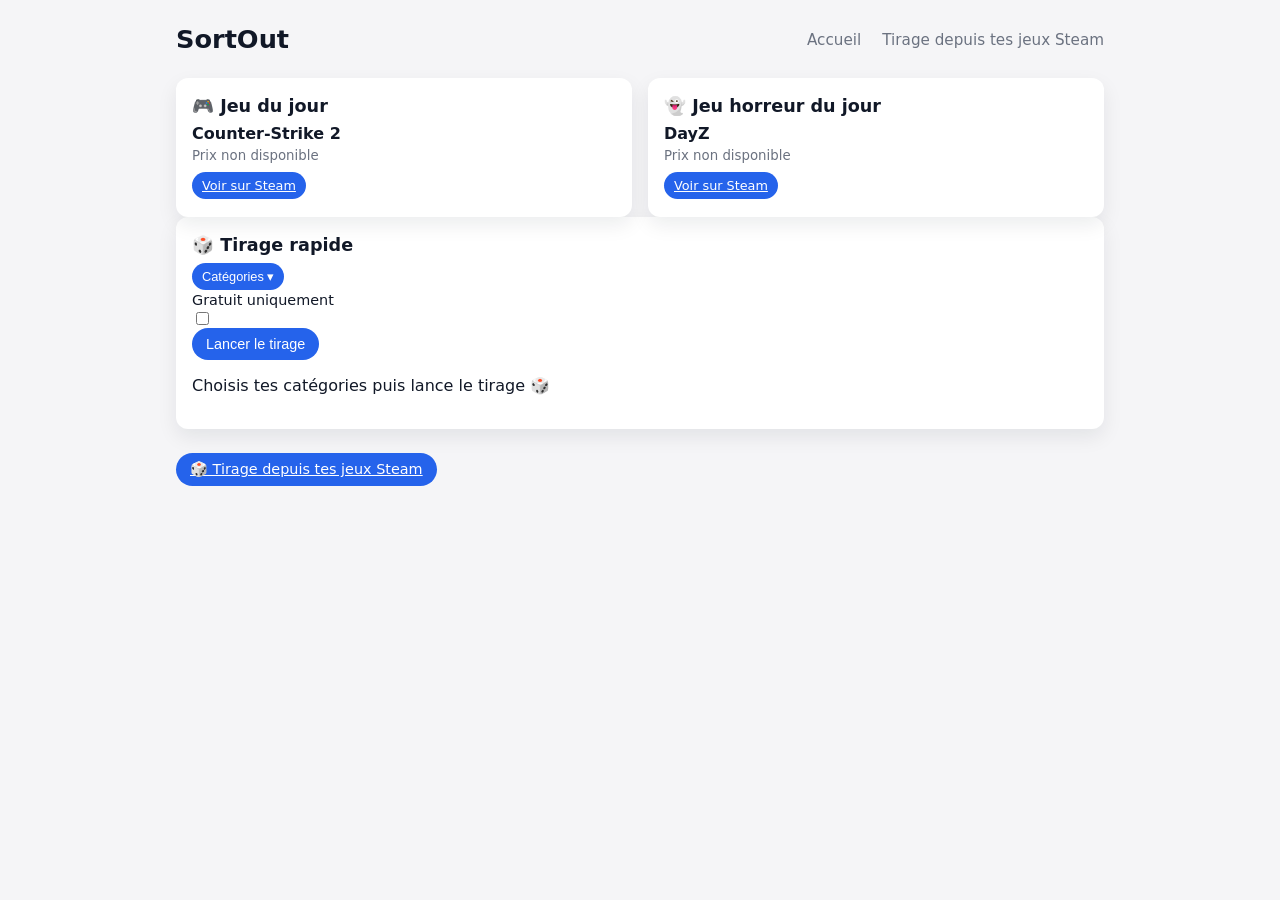
==== index.html @ 51a6fb5c "Add quick draw section with category selection" ====
<!doctype html>
<html lang="fr">
<head>
  <meta charset="utf-8">
  <title>SortOut — Accueil</title>
  <meta name="viewport" content="width=device-width,initial-scale=1">
  <link rel="stylesheet" href="styles.css">
</head>
<div id="trailer-modal" class="modal hidden">
  <div class="modal-backdrop"></div>
  <div class="modal-dialog">
    <button class="modal-close" aria-label="Fermer">×</button>
    <h3 id="modal-title">Trailer</h3>
    <video id="modal-video" controls autoplay muted playsinline></video>
  </div>
</div>
<body>
<div class="page">
  <header>
    <h1>SortOut</h1>
    <nav>
      <a href="index.html">Accueil</a>
      <a href="tirage.html">Tirage depuis tes jeux Steam</a>
    </nav>
  </header>

  <main>
  <div class="cards-row">
    <div class="card" id="game-of-day">
      <h2>🎮 Jeu du jour</h2>
      <div class="content">Chargement…</div>
    </div>

    <div class="card" id="horror-of-day">
      <h2>👻 Jeu horreur du jour</h2>
      <div class="content">Chargement…</div>
    </div>
  </div>

  <section class="card quick-draw">
    <h2>🎲 Tirage rapide</h2>

    <div class="quick-controls">
      <div class="category-selector">
        <button type="button" class="btn btn-sm" id="quick-category-btn">
          Catégories ▾
        </button>
        <div class="category-menu hidden" id="quick-category-menu">
          <label class="category-option">
            <input type="checkbox" value="action" checked>
            <span>Action</span>
          </label>
          <label class="category-option">
            <input type="checkbox" value="aventure" checked>
            <span>Aventure</span>
          </label>
          <label class="category-option">
            <input type="checkbox" value="horreur">
            <span>Horreur</span>
          </label>
          <label class="category-option">
            <input type="checkbox" value="coop">
            <span>Coop</span>
          </label>
          <label class="category-option">
            <input type="checkbox" value="multijoueur">
            <span>Multijoueur</span>
          </label>
          <label class="category-option">
            <input type="checkbox" value="solo">
            <span>Solo</span>
          </label>
        </div>
      </div>

      <label class="switch-field">
        <span>Gratuit uniquement</span>
        <div class="switch">
          <input type="checkbox" id="quick-free-toggle">
          <span class="switch-slider"></span>
        </div>
      </label>
    </div>

    <div class="quick-actions">
      <button type="button" class="btn" id="quick-draw-btn">
        Lancer le tirage
      </button>
    </div>

    <div class="quick-result" id="quick-result">
      <p class="placeholder">Choisis tes catégories puis lance le tirage 🎲</p>
    </div>
  </section>

  <div class="main-actions">
    <a href="tirage.html" class="btn">🎲 Tirage depuis tes jeux Steam</a>
  </div>
</main>
</div>

<script>
const WORKER_BASE = 'https://steam-proxy.sckwiid.workers.dev';

// Liste de jeux "génériques" pour le jeu du jour
const ALL_GAMES_POOL = [
  { appid: 730,   name: 'Counter-Strike 2' },
  { appid: 570,   name: 'Dota 2' },
  { appid: 440,   name: 'Team Fortress 2' },
  { appid: 620,   name: 'Portal 2' },
  { appid: 271590, name: 'Grand Theft Auto V' },
  { appid: 550,   name: 'Left 4 Dead 2' },
  { appid: 292030, name: 'The Witcher 3' },
  { appid: 578080, name: 'PUBG: Battlegrounds' },
  { appid: 359550, name: 'Rainbow Six Siege' },
  { appid: 252490, name: 'Rust' }
];

// Liste de jeux horreur pour la carte horreur
const HORROR_GAMES_POOL = [
  { appid: 550,    name: 'Left 4 Dead 2' },
  { appid: 238320, name: 'Outlast' },
  { appid: 319510, name: 'Layers of Fear' },
  { appid: 221100, name: 'DayZ' },
  { appid: 108600, name: 'Project Zomboid' },
  { appid: 17470,  name: 'Dead Space' },
  { appid: 418370, name: 'Outlast 2' },
  { appid: 381210, name: 'Dead by Daylight' }
];

function escapeHtml(s){return (s+'').replace(/&/g,'&amp;').replace(/</g,'&lt;');}

/* ---------- Popup trailer ---------- */

function openTrailer(url, title) {
  if (!url) return;
  const modal = document.getElementById('trailer-modal');
  const video = document.getElementById('modal-video');
  const titleEl = document.getElementById('modal-title');

  titleEl.textContent = 'Trailer — ' + (title || '');
  video.src = url;
  video.currentTime = 0;
  video.play().catch(() => {});

  modal.classList.remove('hidden');
}

function closeTrailer() {
  const modal = document.getElementById('trailer-modal');
  const video = document.getElementById('modal-video');
  video.pause();
  video.removeAttribute('src');
  video.load();
  modal.classList.add('hidden');
}

function setupModalHandlers() {
  const modal = document.getElementById('trailer-modal');
  if (!modal) return;

  const backdrop = modal.querySelector('.modal-backdrop');
  const closeBtn = modal.querySelector('.modal-close');

  backdrop.addEventListener('click', closeTrailer);
  closeBtn.addEventListener('click', closeTrailer);

  document.addEventListener('keydown', (e) => {
    if (e.key === 'Escape' && !modal.classList.contains('hidden')) {
      closeTrailer();
    }
  });
}

/* ---------- Jeu du jour (localStorage) ---------- */

function todayKey() {
  const d = new Date();
  const y = d.getFullYear();
  const m = String(d.getMonth() + 1).padStart(2, '0');
  const day = String(d.getDate()).padStart(2, '0');
  return `${y}-${m}-${day}`;
}

function pickRandom(pool) {
  return pool[Math.floor(Math.random() * pool.length)];
}

// Retourne le jeu du jour pour un "mode" (all / horror)
function getDailyGame(mode, pool) {
  const key = `sortout-daily-${mode}`;
  const today = todayKey();

  try {
    const stored = JSON.parse(localStorage.getItem(key) || 'null');
    if (stored && stored.date === today && stored.appid) {
      return stored;
    }
  } catch (e) {}

  const g = pickRandom(pool);
  const entry = { date: today, appid: g.appid, name: g.name };
  try {
    localStorage.setItem(key, JSON.stringify(entry));
  } catch (e) {}
  return entry;
}

async function fetchDetails(appid) {
  try {
    const res = await fetch(`${WORKER_BASE}/appdetails?appid=${appid}`);
    if (!res.ok) return null;
    const det = await res.json();
    const data = det[appid] && det[appid].data ? det[appid].data : (det.data || null);
    return data || null;
  } catch(e) {
    return null;
  }
}

function computePriceText(details) {
  if (!details) return 'Prix non disponible';
  if (details.is_free) return 'Gratuit';
  if (details.price_overview) {
    return (details.price_overview.final / 100).toFixed(2) + ' €';
  }
  return 'Payant';
}

async function renderCard(cardSelector, mode) {
  const card = document.querySelector(cardSelector);
  const content = card.querySelector('.content');

  const pool = mode === 'horror' ? HORROR_GAMES_POOL : ALL_GAMES_POOL;
  const game = getDailyGame(mode, pool);

  content.textContent = 'Chargement…';

  const details = await fetchDetails(game.appid);
  const priceText = computePriceText(details);

  // Image header
  let imgHtml = '';
  if (details && details.header_image) {
    imgHtml = `<img class="game-header" src="${details.header_image}" alt="Image de ${escapeHtml(game.name)}">`;
  }

  // URL trailer (mp4)
  let trailerUrl = null;
  if (details && details.movies && details.movies.length) {
    const vid = details.movies[0];
    if (vid.mp4) {
      if (vid.mp4.max) trailerUrl = vid.mp4.max;
      else {
        const keys = Object.keys(vid.mp4);
        if (keys.length) trailerUrl = vid.mp4[keys[0]];
      }
    }
  }

  const storeUrl = `https://store.steampowered.com/app/${game.appid}`;

  content.innerHTML = `
    ${imgHtml}
    <p><strong>${escapeHtml(game.name)}</strong></p>
    <p><small>${escapeHtml(priceText)}</small></p>
    <div class="card-actions">
      <a class="btn btn-sm" href="${storeUrl}" target="_blank" rel="noopener noreferrer">
        Voir sur Steam
      </a>
      ${trailerUrl ? `
        <button class="btn btn-sm btn-outlined btn-trailer" type="button">
          Voir le trailer
        </button>
      ` : ''}
    </div>
  `;

  // brancher le bouton trailer sur le popup
  if (trailerUrl) {
    const btn = content.querySelector('.btn-trailer');
    if (btn) {
      btn.addEventListener('click', () => openTrailer(trailerUrl, game.name));
    }
  }
}

/* ---------- UI Tirage rapide (juste l’UI pour l’instant) ---------- */

function setupQuickUI() {
  const btn = document.getElementById('quick-category-btn');
  const menu = document.getElementById('quick-category-menu');
  if (!btn || !menu) return;

  btn.addEventListener('click', () => {
    menu.classList.toggle('hidden');
  });

  // fermer le menu au clic à l'extérieur
  document.addEventListener('click', (e) => {
    if (!menu.classList.contains('hidden') &&
        !menu.contains(e.target) &&
        e.target !== btn) {
      menu.classList.add('hidden');
    }
  });
}

/* ---------- Init ---------- */

setupModalHandlers();
setupQuickUI();

// Premier affichage des deux cartes du jour
renderCard('#game-of-day', 'all');
renderCard('#horror-of-day', 'horror');
</script>
</body>
</html>
---- styles.css ----
:root {
  --bg: #f5f5f7;
  --card-bg: #ffffff;
  --primary: #2563eb;
  --primary-dark: #1d4ed8;
  --text: #111827;
  --muted: #6b7280;
  --radius: 12px;
  --shadow: 0 8px 20px rgba(15, 23, 42, 0.08);
}

* { box-sizing: border-box; }

body {
  margin: 0;
  font-family: system-ui, -apple-system, BlinkMacSystemFont, "SF Pro Text", sans-serif;
  background: var(--bg);
  color: var(--text);
}

.page {
  max-width: 960px;
  margin: 0 auto;
  padding: 24px 16px 40px;
}

header {
  display: flex;
  justify-content: space-between;
  align-items: center;
  margin-bottom: 24px;
}

header h1 {
  margin: 0;
  font-size: 1.6rem;
}

nav a {
  margin-left: 16px;
  text-decoration: none;
  color: var(--muted);
  font-size: 0.95rem;
}

nav a:hover {
  color: var(--primary);
}

.cards-row {
  display: grid;
  grid-template-columns: minmax(0, 1fr);
  gap: 16px;
}

@media (min-width: 768px) {
  .cards-row {
    grid-template-columns: repeat(2, minmax(0, 1fr));
  }
}

.card {
  background: var(--card-bg);
  border-radius: var(--radius);
  padding: 18px 16px;
  box-shadow: var(--shadow);
}

.card h2 {
  margin-top: 0;
  margin-bottom: 8px;
  font-size: 1.1rem;
}

.card .content p {
  margin: 2px 0;
}

.btn {
  display: inline-block;
  padding: 8px 14px;
  border-radius: 999px;
  background: var(--primary);
  color: #fff;
  border: none;
  font-size: 0.9rem;
  cursor: pointer;
}

.btn:hover {
  background: var(--primary-dark);
}

.btn[disabled] {
  opacity: 0.5;
  cursor: default;
}

.btn-outlined {
  background: transparent;
  color: var(--primary);
  border: 1px solid var(--primary);
}

.card-actions {
  display: flex;
  flex-wrap: wrap;
  gap: 8px;
  margin-top: 8px;
  align-items: center;
}

.btn-sm {
  padding: 6px 10px;
  font-size: 0.8rem;
}

.card-actions {
  display: flex;
  flex-wrap: wrap;
  gap: 8px;
  margin-top: 8px;
  align-items: center;
}

.btn-sm {
  padding: 6px 10px;
  font-size: 0.8rem;
}

/* Popup trailer */
.hidden {
  display: none !important;
}

.modal {
  position: fixed;
  inset: 0;
  z-index: 40;
  display: flex;
  align-items: center;
  justify-content: center;
}

.modal-backdrop {
  position: absolute;
  inset: 0;
  background: rgba(15, 23, 42, 0.45);
}

.modal-dialog {
  position: relative;
  background: #000;
  border-radius: 12px;
  max-width: 800px;
  width: 90%;
  padding: 12px 12px 16px;
  box-shadow: var(--shadow);
}

.modal-dialog h3 {
  margin: 0 0 8px;
  color: #fff;
  padding-right: 32px;
  font-size: 1rem;
}

.modal-close {
  position: absolute;
  top: 6px;
  right: 10px;
  border: none;
  background: transparent;
  color: #fff;
  font-size: 1.5rem;
  cursor: pointer;
}

#modal-video {
  width: 100%;
  max-height: 70vh;
  border-radius: 8px;
  object-fit: contain;
}

.main-actions {
  margin-top: 24px;
  display: flex;
  flex-wrap: wrap;
  gap: 12px;
  align-items: center;
}

.toggle {
  display: inline-flex;
  align-items: center;
  gap: 6px;
  font-size: 0.9rem;
  color: var(--muted);
}

a.link-back {
  text-decoration: none;
  color: var(--muted);
  font-size: 0.9rem;
}

a.link-back:hover {
  color: var(--primary);
}

label {
  font-size: 0.9rem;
}

input[type="text"] {
  padding: 7px 9px;
  border-radius: 8px;
  border: 1px solid #d1d5db;
  font-size: 0.9rem;
  width: 260px;
}

#libContainer {
  margin-top: 16px;
  max-height: 360px;
  overflow-y: auto;
  font-size: 0.9rem;
}

.game-row {
  padding: 4px 0;
}

.game-row label {
  cursor: pointer;
}

#result h3 {
  margin-top: 18px;
  margin-bottom: 4px;
}

small {
  color: var(--muted);
}

.game-header {
  width: 100%;
  border-radius: 8px;
  margin-bottom: 8px;
}
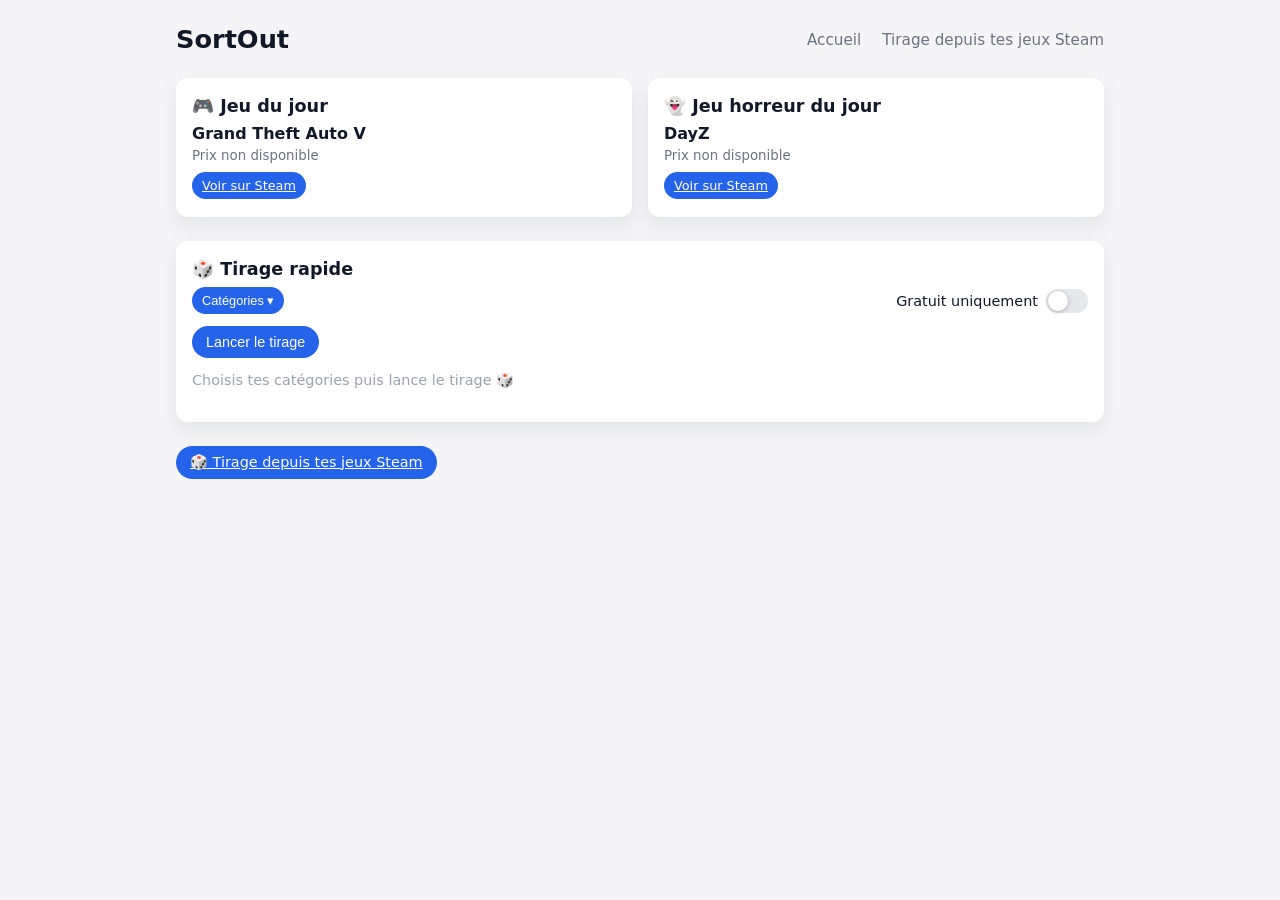
==== commit 8f115800: "Add emojis to category options in index.html" ====
--- a/index.html
+++ b/index.html
@@ -47,28 +47,44 @@
         </button>
         <div class="category-menu hidden" id="quick-category-menu">
           <label class="category-option">
-            <input type="checkbox" value="action" checked>
-            <span>Action</span>
-          </label>
-          <label class="category-option">
-            <input type="checkbox" value="aventure" checked>
-            <span>Aventure</span>
+            <input type="checkbox" value="action">
+            <span>⚔️ Action</span>
+          </label>
+          <label class="category-option">
+            <input type="checkbox" value="aventure">
+            <span>🧭 Aventure</span>
           </label>
           <label class="category-option">
             <input type="checkbox" value="horreur">
-            <span>Horreur</span>
+            <span>👻 Horreur</span>
           </label>
           <label class="category-option">
             <input type="checkbox" value="coop">
-            <span>Coop</span>
+            <span>🤝 Coop</span>
           </label>
           <label class="category-option">
             <input type="checkbox" value="multijoueur">
-            <span>Multijoueur</span>
+            <span>🌐 Multijoueur</span>
           </label>
           <label class="category-option">
             <input type="checkbox" value="solo">
-            <span>Solo</span>
+            <span>🎮 Solo</span>
+          </label>
+          <label class="category-option">
+            <input type="checkbox" value="rpg">
+            <span>🧙‍♂️ RPG</span>
+          </label>
+          <label class="category-option">
+            <input type="checkbox" value="fps">
+            <span>🎯 FPS</span>
+          </label>
+          <label class="category-option">
+            <input type="checkbox" value="survie">
+            <span>🧟 Survie</span>
+          </label>
+          <label class="category-option">
+            <input type="checkbox" value="openworld">
+            <span>🌍 Monde ouvert</span>
           </label>
         </div>
       </div>
--- a/styles.css
+++ b/styles.css
@@ -128,6 +128,121 @@
   font-size: 0.8rem;
 }
 
+.card-actions {
+  display: flex;
+  flex-wrap: wrap;
+  gap: 8px;
+  margin-top: 8px;
+  align-items: center;
+}
+
+.btn-sm {
+  padding: 6px 10px;
+  font-size: 0.8rem;
+}
+
+/* Tirage rapide */
+
+.quick-draw {
+  margin-top: 24px;
+}
+
+.quick-controls {
+  display: flex;
+  flex-wrap: wrap;
+  gap: 12px;
+  align-items: center;
+  justify-content: space-between;
+  margin-bottom: 12px;
+}
+
+.category-selector {
+  position: relative;
+}
+
+.category-menu {
+  position: absolute;
+  top: 110%;
+  left: 0;
+  background: #fff;
+  border-radius: 10px;
+  box-shadow: var(--shadow);
+  padding: 8px 10px;
+  min-width: 220px;
+  z-index: 20;
+}
+
+.category-option {
+  display: flex;
+  align-items: center;
+  gap: 6px;
+  font-size: 0.9rem;
+  padding: 4px 0;
+}
+
+.category-option input {
+  accent-color: var(--primary);
+}
+
+.switch-field {
+  display: flex;
+  align-items: center;
+  gap: 8px;
+  font-size: 0.9rem;
+}
+
+/* Toggle Apple-style bleu */
+
+.switch {
+  position: relative;
+  width: 42px;
+  height: 24px;
+}
+
+.switch input {
+  opacity: 0;
+  width: 0;
+  height: 0;
+}
+
+.switch-slider {
+  position: absolute;
+  inset: 0;
+  background: #e5e7eb;
+  border-radius: 999px;
+  transition: background 0.2s ease;
+}
+
+.switch-slider::before {
+  content: '';
+  position: absolute;
+  height: 20px;
+  width: 20px;
+  left: 2px;
+  top: 2px;
+  background: #fff;
+  border-radius: 50%;
+  box-shadow: 0 1px 4px rgba(0,0,0,0.25);
+  transition: transform 0.2s ease;
+}
+
+.switch input:checked + .switch-slider {
+  background: #2563eb; /* bleu */
+}
+
+.switch input:checked + .switch-slider::before {
+  transform: translateX(18px);
+}
+
+.quick-actions {
+  margin-bottom: 12px;
+}
+
+.quick-result .placeholder {
+  color: #9ca3af;
+  font-size: 0.9rem;
+}
+
 /* Popup trailer */
 .hidden {
   display: none !important;
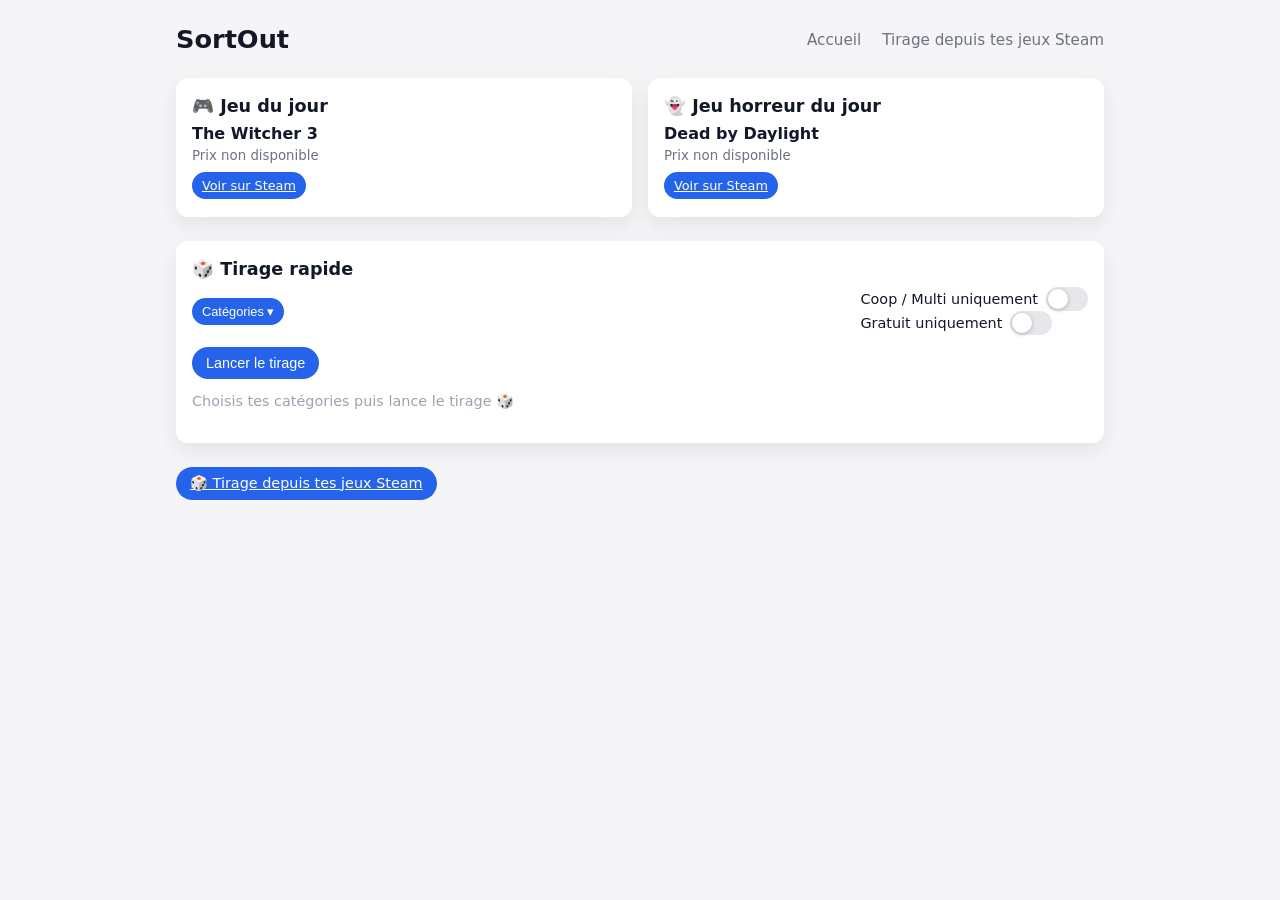
==== commit 5c2eda3d: "Update index.html" ====
--- a/index.html
+++ b/index.html
@@ -89,13 +89,23 @@
         </div>
       </div>
 
-      <label class="switch-field">
-        <span>Gratuit uniquement</span>
-        <div class="switch">
-          <input type="checkbox" id="quick-free-toggle">
-          <span class="switch-slider"></span>
-        </div>
-      </label>
+      <div class="switch-column">
+        <label class="switch-field">
+          <span>Coop / Multi uniquement</span>
+          <div class="switch">
+            <input type="checkbox" id="quick-coop-toggle">
+            <span class="switch-slider"></span>
+          </div>
+        </label>
+
+        <label class="switch-field">
+          <span>Gratuit uniquement</span>
+          <div class="switch">
+            <input type="checkbox" id="quick-free-toggle">
+            <span class="switch-slider"></span>
+          </div>
+        </label>
+      </div>
     </div>
 
     <div class="quick-actions">
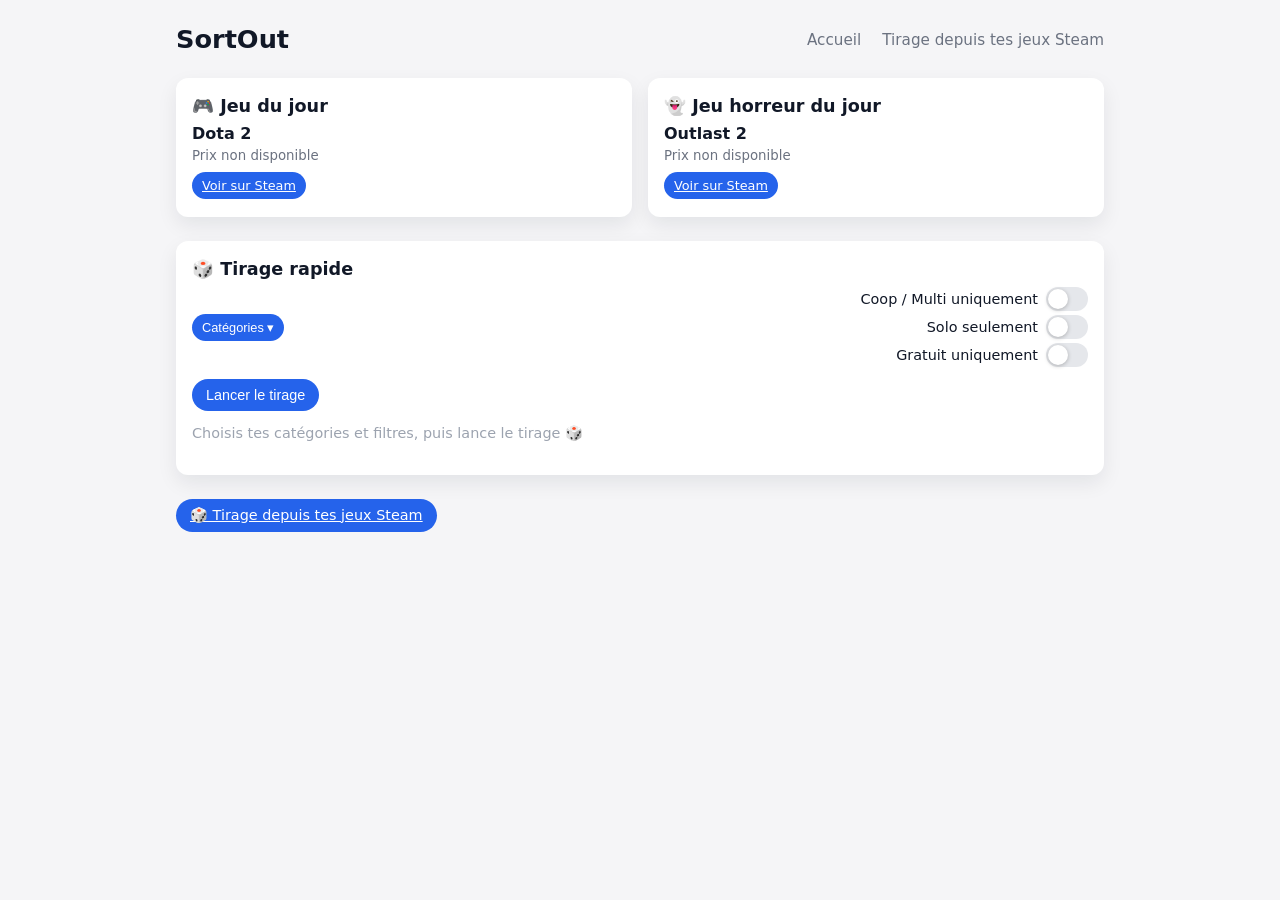
==== commit 04a0f0d1: "Revise placeholder text in quick result section Updated placeholder text for clarity." ====
--- a/index.html
+++ b/index.html
@@ -99,6 +99,14 @@
         </label>
 
         <label class="switch-field">
+          <span>Solo seulement</span>
+          <div class="switch">
+            <input type="checkbox" id="quick-solo-toggle">
+            <span class="switch-slider"></span>
+          </div>
+        </label>
+
+        <label class="switch-field">
           <span>Gratuit uniquement</span>
           <div class="switch">
             <input type="checkbox" id="quick-free-toggle">
@@ -115,7 +123,7 @@
     </div>
 
     <div class="quick-result" id="quick-result">
-      <p class="placeholder">Choisis tes catégories puis lance le tirage 🎲</p>
+      <p class="placeholder">Choisis tes catégories et filtres, puis lance le tirage 🎲</p>
     </div>
   </section>
 
--- a/styles.css
+++ b/styles.css
@@ -199,6 +199,13 @@
   height: 24px;
 }
 
+.switch-column {
+  display: flex;
+  flex-direction: column;
+  gap: 4px;
+  align-items: flex-end;
+}
+
 .switch input {
   opacity: 0;
   width: 0;
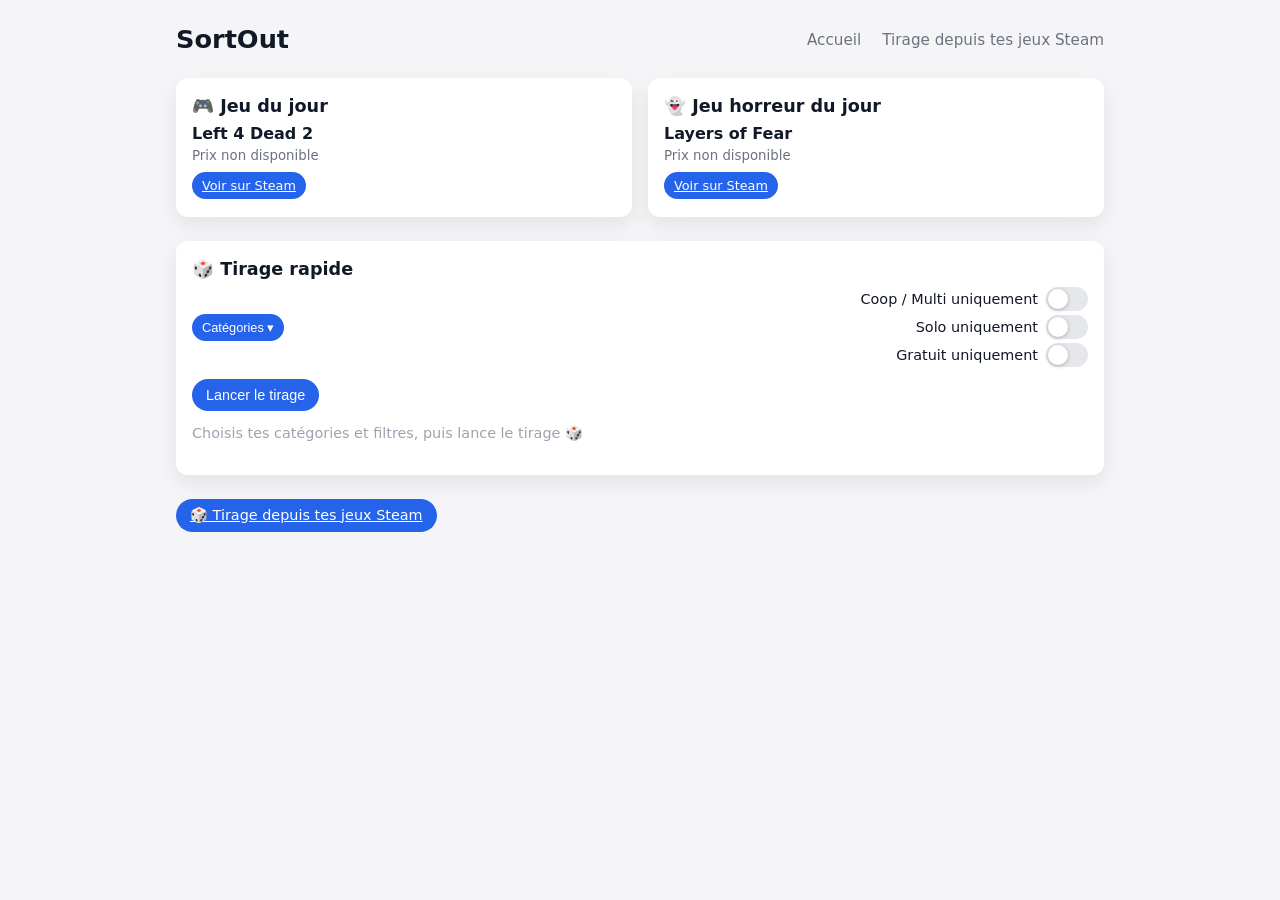
==== commit 662557e5: "Update label text from French to English" ====
--- a/index.html
+++ b/index.html
@@ -99,7 +99,7 @@
         </label>
 
         <label class="switch-field">
-          <span>Solo seulement</span>
+          <span>Solo uniquement</span>
           <div class="switch">
             <input type="checkbox" id="quick-solo-toggle">
             <span class="switch-slider"></span>
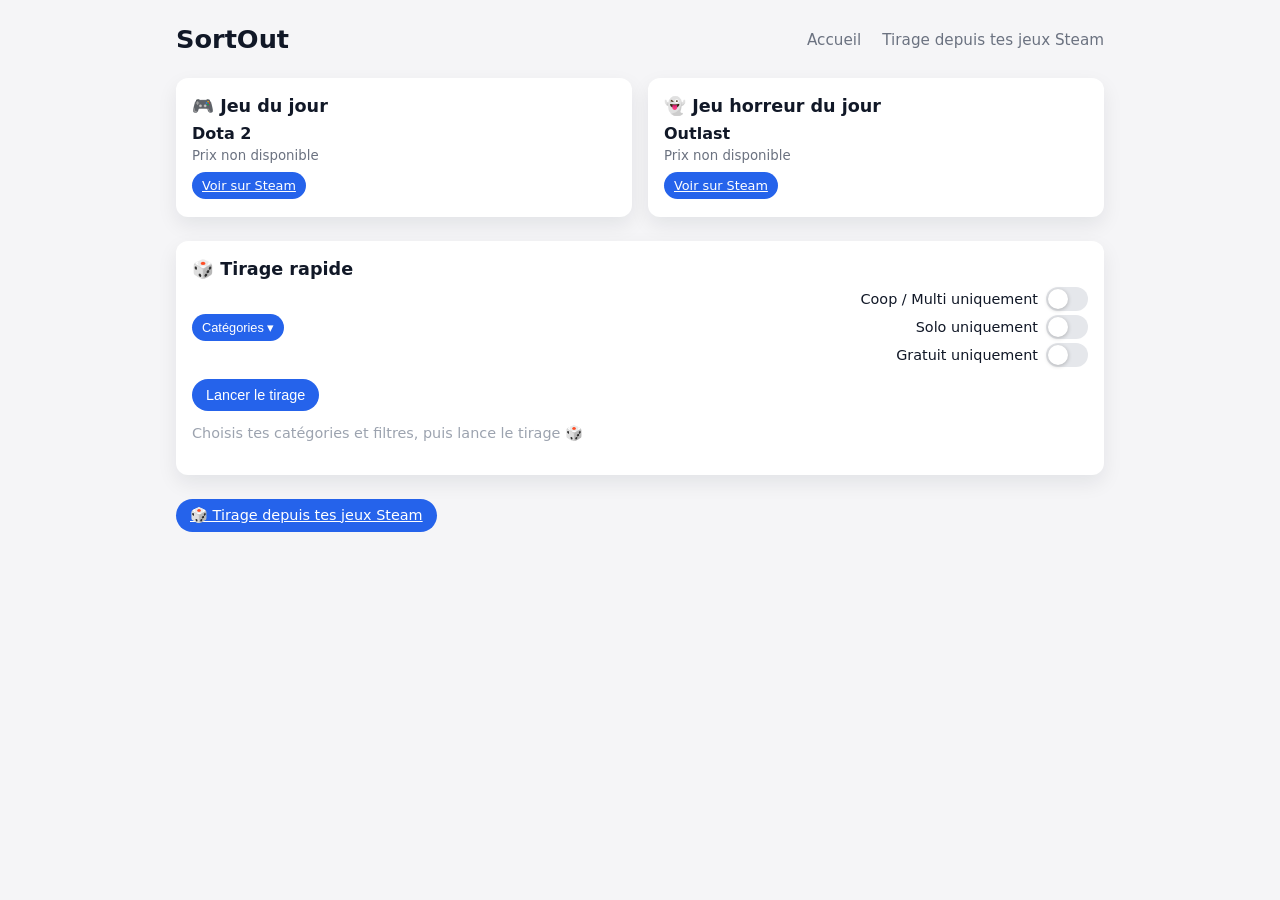
==== commit 8523490c: "Update index.html" ====
--- a/index.html
+++ b/index.html
@@ -136,7 +136,7 @@
 <script>
 const WORKER_BASE = 'https://steam-proxy.sckwiid.workers.dev';
 
-// Liste de jeux "génériques" pour le jeu du jour
+// Jeux pour "Jeu du jour" (général)
 const ALL_GAMES_POOL = [
   { appid: 730,   name: 'Counter-Strike 2' },
   { appid: 570,   name: 'Dota 2' },
@@ -150,7 +150,7 @@
   { appid: 252490, name: 'Rust' }
 ];
 
-// Liste de jeux horreur pour la carte horreur
+// Jeux pour "Jeu horreur du jour"
 const HORROR_GAMES_POOL = [
   { appid: 550,    name: 'Left 4 Dead 2' },
   { appid: 238320, name: 'Outlast' },
@@ -162,6 +162,24 @@
   { appid: 381210, name: 'Dead by Daylight' }
 ];
 
+// Pool pour le "Tirage rapide" avec tags pour les catégories
+const QUICK_GAMES_POOL = [
+  { appid: 292030, name: 'The Witcher 3', tags: ['rpg','aventure','openworld','solo','action'] },
+  { appid: 730,    name: 'Counter-Strike 2', tags: ['fps','action','multijoueur'] },
+  { appid: 550,    name: 'Left 4 Dead 2', tags: ['fps','action','horreur','coop','multijoueur','survie'] },
+  { appid: 238320, name: 'Outlast', tags: ['horreur','solo'] },
+  { appid: 381210, name: 'Dead by Daylight', tags: ['horreur','multijoueur','coop','survie'] },
+  { appid: 578080, name: 'PUBG: Battlegrounds', tags: ['fps','action','multijoueur','survie','openworld'] },
+  { appid: 1174180, name: 'Red Dead Redemption 2', tags: ['aventure','action','openworld','rpg','solo'] },
+  { appid: 271590, name: 'Grand Theft Auto V', tags: ['action','openworld','multijoueur'] },
+  { appid: 108600, name: 'Project Zomboid', tags: ['survie','openworld','horreur','multijoueur','coop'] },
+  { appid: 440,   name: 'Team Fortress 2', tags: ['fps','action','multijoueur'] },
+  { appid: 570,   name: 'Dota 2', tags: ['multijoueur'] },
+  { appid: 620,   name: 'Portal 2', tags: ['aventure','coop','solo'] },
+  { appid: 252490, name: 'Rust', tags: ['survie','openworld','multijoueur'] },
+  { appid: 367520, name: 'Hollow Knight', tags: ['action','aventure','solo'] }
+];
+
 function escapeHtml(s){return (s+'').replace(/&/g,'&amp;').replace(/</g,'&lt;');}
 
 /* ---------- Popup trailer ---------- */
@@ -206,39 +224,7 @@
   });
 }
 
-/* ---------- Jeu du jour (localStorage) ---------- */
-
-function todayKey() {
-  const d = new Date();
-  const y = d.getFullYear();
-  const m = String(d.getMonth() + 1).padStart(2, '0');
-  const day = String(d.getDate()).padStart(2, '0');
-  return `${y}-${m}-${day}`;
-}
-
-function pickRandom(pool) {
-  return pool[Math.floor(Math.random() * pool.length)];
-}
-
-// Retourne le jeu du jour pour un "mode" (all / horror)
-function getDailyGame(mode, pool) {
-  const key = `sortout-daily-${mode}`;
-  const today = todayKey();
-
-  try {
-    const stored = JSON.parse(localStorage.getItem(key) || 'null');
-    if (stored && stored.date === today && stored.appid) {
-      return stored;
-    }
-  } catch (e) {}
-
-  const g = pickRandom(pool);
-  const entry = { date: today, appid: g.appid, name: g.name };
-  try {
-    localStorage.setItem(key, JSON.stringify(entry));
-  } catch (e) {}
-  return entry;
-}
+/* ---------- Utilitaires Steam ---------- */
 
 async function fetchDetails(appid) {
   try {
@@ -259,6 +245,43 @@
     return (details.price_overview.final / 100).toFixed(2) + ' €';
   }
   return 'Payant';
+}
+
+function isGameFree(details) {
+  return !!(details && (details.is_free || (details.price_overview && details.price_overview.final === 0)));
+}
+
+/* ---------- Jeu du jour (localStorage) ---------- */
+
+function todayKey() {
+  const d = new Date();
+  const y = d.getFullYear();
+  const m = String(d.getMonth() + 1).padStart(2, '0');
+  const day = String(d.getDate()).padStart(2, '0');
+  return `${y}-${m}-${day}`;
+}
+
+function pickRandom(pool) {
+  return pool[Math.floor(Math.random() * pool.length)];
+}
+
+function getDailyGame(mode, pool) {
+  const key = `sortout-daily-${mode}`;
+  const today = todayKey();
+
+  try {
+    const stored = JSON.parse(localStorage.getItem(key) || 'null');
+    if (stored && stored.date === today && stored.appid) {
+      return stored;
+    }
+  } catch (e) {}
+
+  const g = pickRandom(pool);
+  const entry = { date: today, appid: g.appid, name: g.name };
+  try {
+    localStorage.setItem(key, JSON.stringify(entry));
+  } catch (e) {}
+  return entry;
 }
 
 async function renderCard(cardSelector, mode) {
@@ -310,7 +333,6 @@
     </div>
   `;
 
-  // brancher le bouton trailer sur le popup
   if (trailerUrl) {
     const btn = content.querySelector('.btn-trailer');
     if (btn) {
@@ -319,18 +341,18 @@
   }
 }
 
-/* ---------- UI Tirage rapide (juste l’UI pour l’instant) ---------- */
+/* ---------- Tirage rapide : UI catégories ---------- */
 
 function setupQuickUI() {
   const btn = document.getElementById('quick-category-btn');
   const menu = document.getElementById('quick-category-menu');
   if (!btn || !menu) return;
 
-  btn.addEventListener('click', () => {
+  btn.addEventListener('click', (e) => {
+    e.stopPropagation();
     menu.classList.toggle('hidden');
   });
 
-  // fermer le menu au clic à l'extérieur
   document.addEventListener('click', (e) => {
     if (!menu.classList.contains('hidden') &&
         !menu.contains(e.target) &&
@@ -340,10 +362,155 @@
   });
 }
 
+function getSelectedCategories() {
+  const menu = document.getElementById('quick-category-menu');
+  if (!menu) return [];
+  const checked = menu.querySelectorAll('input[type="checkbox"]:checked');
+  return Array.from(checked).map(c => c.value);
+}
+
+function matchesQuickFilters(game, selectedCats, coopOnly, soloOnly) {
+  const tags = game.tags || [];
+
+  // Filtre catégories : si une ou plusieurs sélectionnées, on veut une intersection
+  if (selectedCats.length > 0) {
+    if (!tags.some(t => selectedCats.includes(t))) return false;
+  }
+
+  // Solo seulement : priorité sur le reste
+  if (soloOnly) {
+    if (!tags.includes('solo')) return false;
+    // On exclut les jeux marqués coop/multi
+    if (tags.includes('coop') || tags.includes('multijoueur')) return false;
+    return true;
+  }
+
+  // Coop / Multi uniquement
+  if (coopOnly) {
+    if (!(tags.includes('coop') || tags.includes('multijoueur'))) return false;
+  }
+
+  return true;
+}
+
+/* ---------- Tirage rapide : logique ---------- */
+
+async function runQuickDraw() {
+  const resultEl = document.getElementById('quick-result');
+  if (!resultEl) return;
+
+  const selectedCats = getSelectedCategories();
+  const coopOnly = document.getElementById('quick-coop-toggle')?.checked || false;
+  const soloOnly = document.getElementById('quick-solo-toggle')?.checked || false;
+  const freeOnly = document.getElementById('quick-free-toggle')?.checked || false;
+
+  const candidates = QUICK_GAMES_POOL.filter(g =>
+    matchesQuickFilters(g, selectedCats, coopOnly, soloOnly)
+  );
+
+  if (candidates.length === 0) {
+    resultEl.innerHTML = `<p class="placeholder">
+      Aucun jeu ne correspond à ces filtres. Ajoute des catégories ou désactive certains toggles.
+    </p>`;
+    return;
+  }
+
+  resultEl.innerHTML = `<p class="placeholder">Recherche d'un jeu compatible avec tes filtres…</p>`;
+
+  let chosenGame = null;
+  let chosenDetails = null;
+
+  // On essaie plusieurs fois de trouver un jeu correspondant au filtre "gratuit"
+  for (let i = 0; i < 25; i++) {
+    const game = pickRandom(candidates);
+    const details = await fetchDetails(game.appid);
+    if (!details) {
+      chosenGame = game;
+      chosenDetails = null;
+      continue;
+    }
+
+    if (freeOnly && !isGameFree(details)) {
+      // pas gratuit, on continue à chercher
+      chosenGame = game;
+      chosenDetails = details;
+      continue;
+    }
+
+    chosenGame = game;
+    chosenDetails = details;
+    break;
+  }
+
+  if (!chosenGame) {
+    resultEl.innerHTML = `<p class="placeholder">
+      Impossible de trouver un jeu pour ce tirage. Réessaie plus tard.
+    </p>`;
+    return;
+  }
+
+  const details = chosenDetails;
+  const priceText = computePriceText(details);
+  const freeFlag = isGameFree(details);
+
+  // Image header
+  let imgHtml = '';
+  if (details && details.header_image) {
+    imgHtml = `<img class="game-header" src="${details.header_image}" alt="Image de ${escapeHtml(chosenGame.name)}">`;
+  }
+
+  // URL trailer (mp4)
+  let trailerUrl = null;
+  if (details && details.movies && details.movies.length) {
+    const vid = details.movies[0];
+    if (vid.mp4) {
+      if (vid.mp4.max) trailerUrl = vid.mp4.max;
+      else {
+        const keys = Object.keys(vid.mp4);
+        if (keys.length) trailerUrl = vid.mp4[keys[0]];
+      }
+    }
+  }
+
+  let infoNote = '';
+  if (freeOnly && !freeFlag) {
+    infoNote = `<br><small>💡 Aucun jeu 100% gratuit n'a été trouvé, celui-ci peut être payant.</small>`;
+  }
+
+  const storeUrl = `https://store.steampowered.com/app/${chosenGame.appid}`;
+
+  resultEl.innerHTML = `
+    <div class="quick-result-card">
+      ${imgHtml}
+      <p><strong>${escapeHtml(chosenGame.name)}</strong></p>
+      <p><small>${escapeHtml(priceText)}</small>${infoNote}</p>
+      <div class="card-actions">
+        <a class="btn btn-sm" href="${storeUrl}" target="_blank" rel="noopener noreferrer">
+          Voir sur Steam
+        </a>
+        ${trailerUrl ? `
+          <button class="btn btn-sm btn-outlined btn-trailer" type="button">
+            Voir le trailer
+          </button>
+        ` : ''}
+      </div>
+    </div>
+  `;
+
+  if (trailerUrl) {
+    const btn = resultEl.querySelector('.btn-trailer');
+    if (btn) {
+      btn.addEventListener('click', () => openTrailer(trailerUrl, chosenGame.name));
+    }
+  }
+}
+
 /* ---------- Init ---------- */
 
 setupModalHandlers();
 setupQuickUI();
+
+document.getElementById('quick-draw-btn')?.addEventListener('click', runQuickDraw);
 
 // Premier affichage des deux cartes du jour
 renderCard('#game-of-day', 'all');
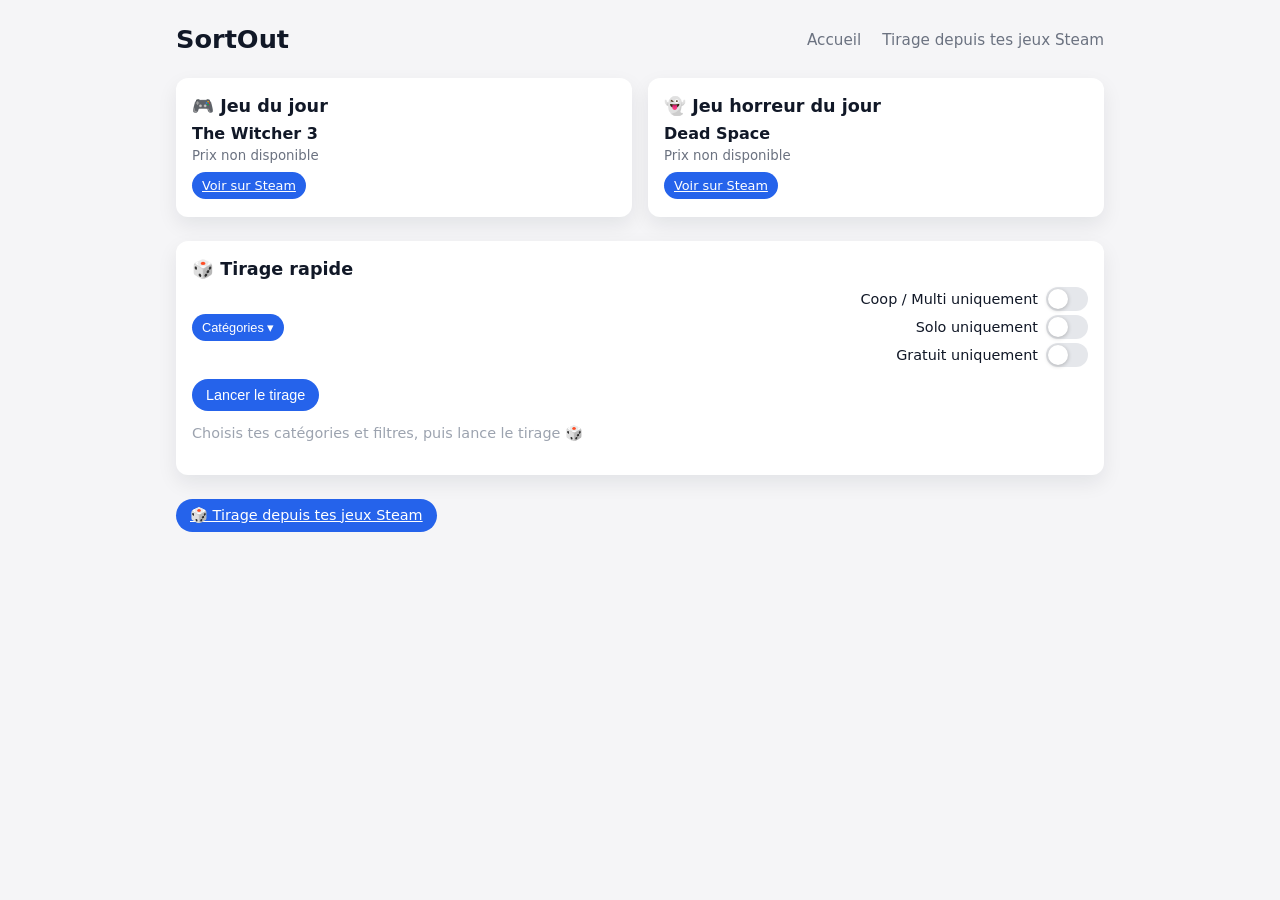
==== commit 7f25ac94: "Update index.html" ====
--- a/index.html
+++ b/index.html
@@ -399,6 +399,9 @@
   const resultEl = document.getElementById('quick-result');
   if (!resultEl) return;
 
+  // Scroll automatique vers la zone de résultat
+  resultEl.scrollIntoView({ behavior: 'smooth', block: 'start' });
+
   const selectedCats = getSelectedCategories();
   const coopOnly = document.getElementById('quick-coop-toggle')?.checked || false;
   const soloOnly = document.getElementById('quick-solo-toggle')?.checked || false;
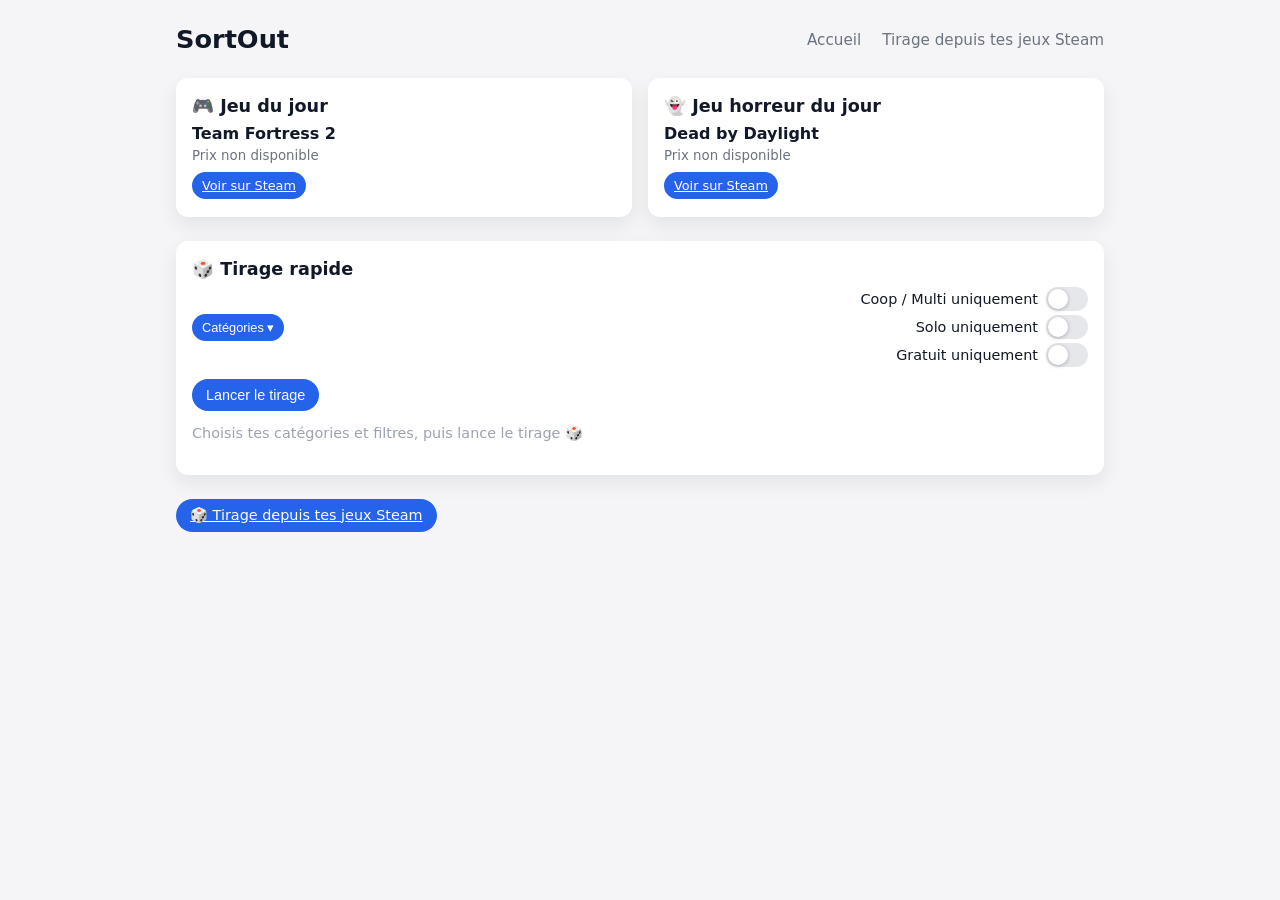
==== commit a67f2603: "Update index.html" ====
--- a/index.html
+++ b/index.html
@@ -397,10 +397,8 @@
 
 async function runQuickDraw() {
   const resultEl = document.getElementById('quick-result');
+  const quickCard = document.querySelector('.quick-draw');
   if (!resultEl) return;
-
-  // Scroll automatique vers la zone de résultat
-  resultEl.scrollIntoView({ behavior: 'smooth', block: 'start' });
 
   const selectedCats = getSelectedCategories();
   const coopOnly = document.getElementById('quick-coop-toggle')?.checked || false;
@@ -415,10 +413,21 @@
     resultEl.innerHTML = `<p class="placeholder">
       Aucun jeu ne correspond à ces filtres. Ajoute des catégories ou désactive certains toggles.
     </p>`;
+    if (quickCard) {
+      quickCard.scrollIntoView({ behavior: 'smooth', block: 'start' });
+    }
     return;
   }
 
+  // on met le message AVANT le scroll
   resultEl.innerHTML = `<p class="placeholder">Recherche d'un jeu compatible avec tes filtres…</p>`;
+
+  // Scroll en douceur vers la carte de tirage rapide
+  if (quickCard) {
+    setTimeout(() => {
+      quickCard.scrollIntoView({ behavior: 'smooth', block: 'start' });
+    }, 50);
+  }
 
   let chosenGame = null;
   let chosenDetails = null;
